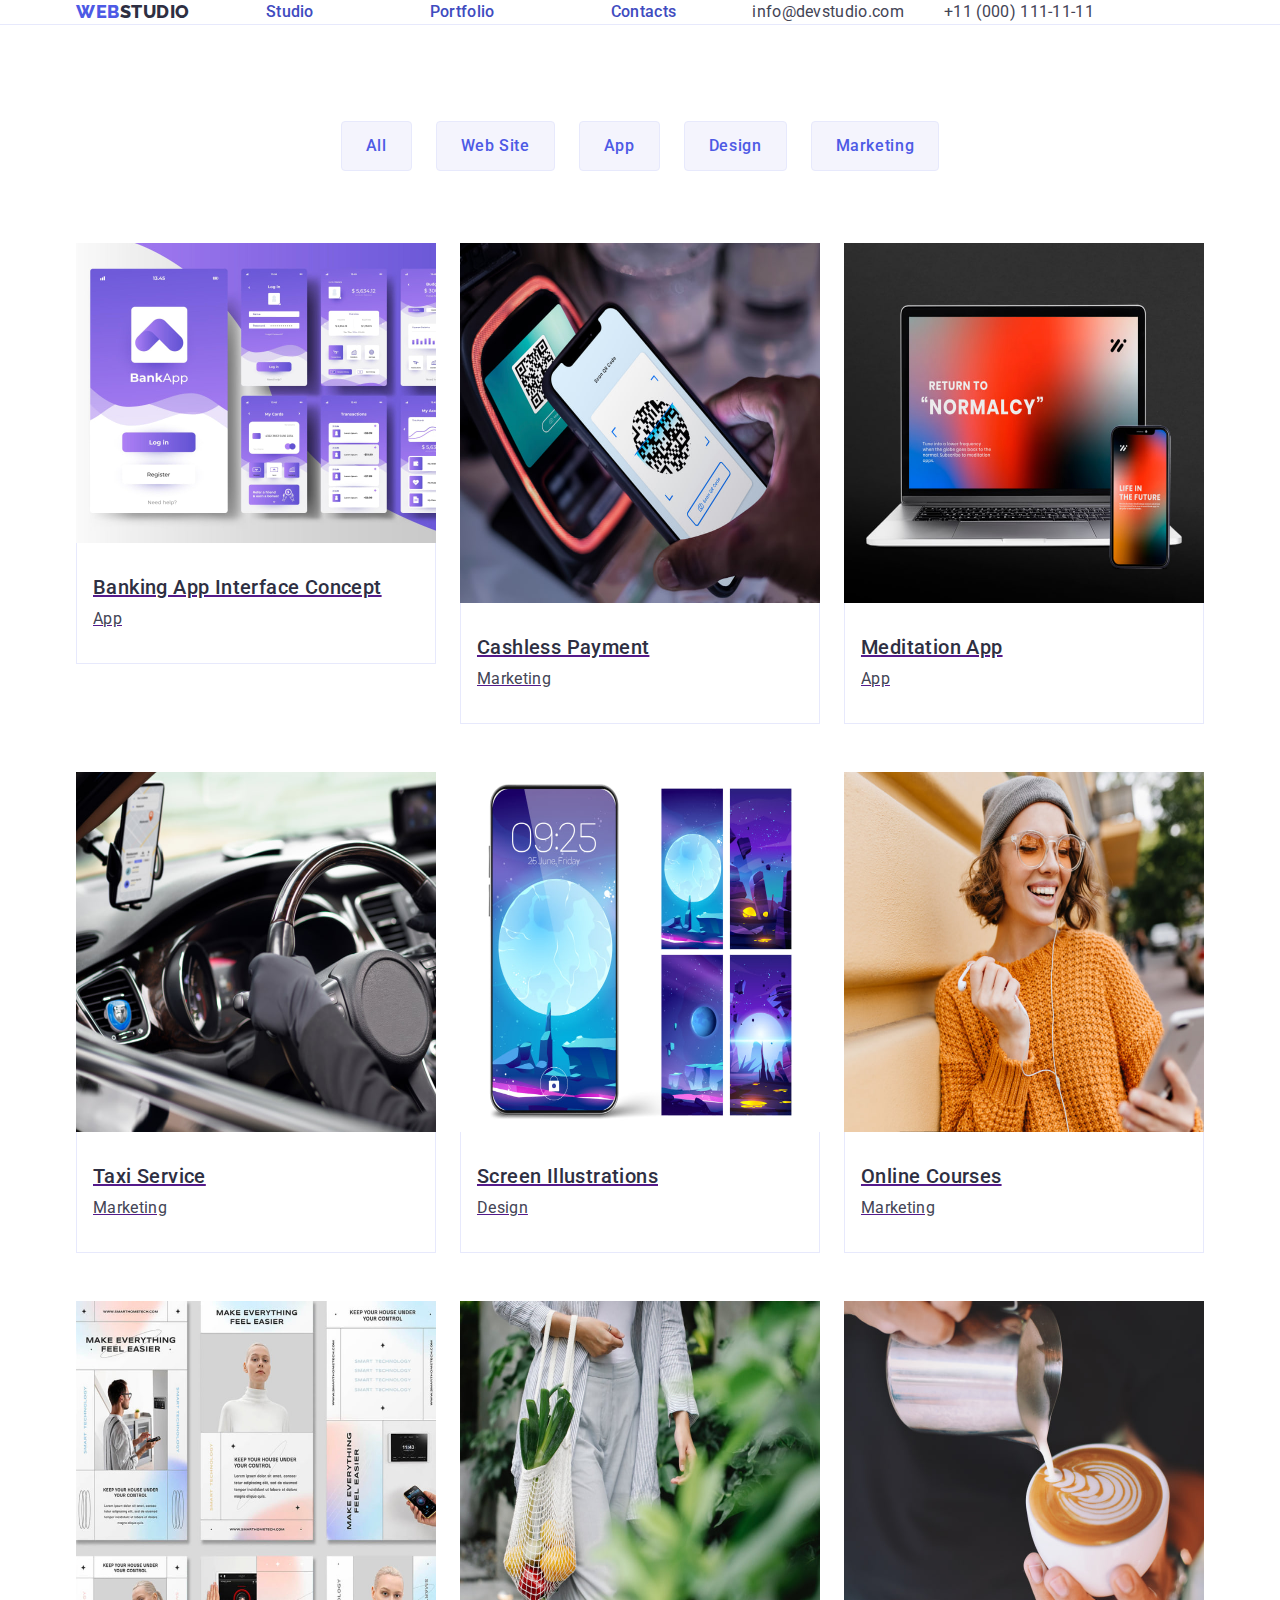
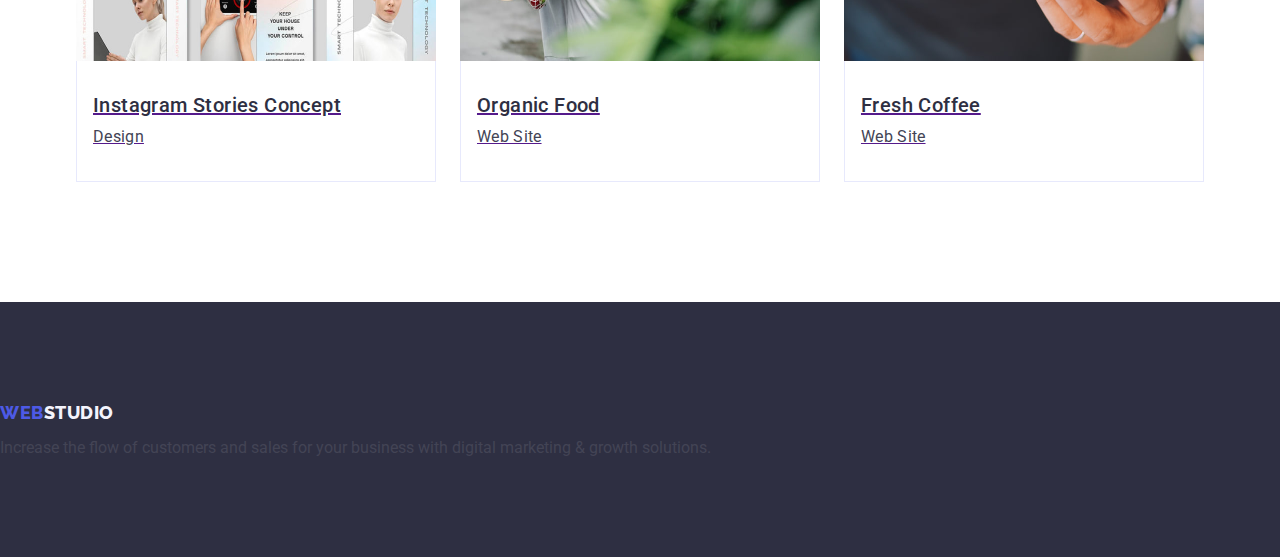
==== portfolio.html @ 2b5537a4 "1" ====
<!DOCTYPE html>
<html lang="en">
    <head>
        <meta charset="UTF-8">
        <meta http-equiv="X-UA-Compatible" content="IE=edge">
        <meta name="viewport" content="width=device-width, initial-scale=1.0">
        <title>WebStudio</title>

        <link rel="preconnect" href="https://fonts.googleapis.com">
        <link rel="preconnect" href="https://fonts.gstatic.com" crossorigin>
        <link href="https://fonts.googleapis.com/css2?family=Raleway:ital,wght@0,800;1,800&family=Roboto:ital,wght@0,400;0,500;0,700;0,900;1,400;1,500;1,700;1,900&display=swap" rel="stylesheet">
        
        <link rel="stylesheet" href="https://cdnjs.cloudflare.com/ajax/libs/modern-normalize/1.1.0/modern-normalize.min.css"
            integrity="sha512-wpPYUAdjBVSE4KJnH1VR1HeZfpl1ub8YT/NKx4PuQ5NmX2tKuGu6U/JRp5y+Y8XG2tV+wKQpNHVUX03MfMFn9Q=="
            crossorigin="anonymous" referrerpolicy="no-referrer" />
            
        <link rel="stylesheet" href="https://cdn.jsdelivr.net/npm/modern-normalize@1.1.0/modern-normalize.min.css" />
        <link rel="stylesheet" href="./css/style.css">
        

    </head>
    <body> 
        <!--Header-->
        <header class="logo-header">
            
                <div class="container-nav container">
                    <nav class="navigation">
                        <a href="./index.html" class="logo-header-link link">Web<span class="logo-header-blue">Studio</span></a>
                        <ul class="header-list">
                            <li><a href="./index.html" class="link-menu link">Studio</a></li>
                            <li><a href="./portfolio.html" class="link-menu link">Portfolio</a></li>
                            <li><a href="" class="link-menu link">Contacts</a></li>
                        </ul>
                    </nav>
                    <address class="contact-list">
                        <ul class="header-list">
                            <li><a href="mailto:info@devstudio.com" class="link-contact link">info@devstudio.com</a></li>
                            <li><a href="tel:+110001111111" class="link-contact link">+11 (000) 111-11-11</a></li>
                        </ul>
                    </address>
                </div>
               
        </header>
        <main>
            <!--Section-->
            <section class="section-mt">
                <div class="container">
                    <!--FilterS-->
                    <h1 hidden>Filters</h1>
                    <ul class="section-mt-list">
                        <li><button class="filter-btn-active" type="button">All</button></li>
                        <li><button class="filter-btn-active" type="button">Web Site</button></li>
                        <li><button class="filter-btn-active" type="button">App</button></li>
                        <li><button class="filter-btn-active" type="button">Design</button></li>
                        <li><button class="filter-btn-active" type="button">Marketing</button></li>
                    </ul>
                    <ul class="section-mw-list">
                                <li class="app-item">
                                    <a href="" class="link-search">
                                        <div class="daser">
                                            <img src="./images/app.jpg" alt="Banking App Interface Concept" width="360" class="filters-list">
                                            <p class="tery">14 Stylish and User-Friendly App Design Concepts · 
                                                Task Manager App · Calorie Tracker App · Exotic Fruit Ecommerce App ·
                                                Cloud Storage App
                                            </p>
                                        </div>
                                        <div class="app-container">
                                            <h2 class="list-text">Banking App Interface Concept</h2>
                                            <p class="list-name">App</p>
                                        </div>
                                    </a>
                                </li>
                        
                        <li class="app-item">
                            <a href="" class="link-search">
                                <div class="daser">
                                    <img src="./images/orkod.jpg" alt="Cashless Payment" width="360" height="360" class="filters-list">
                                    <p class="tery">14 Stylish and User-Friendly App Design Concepts ·
                                        Task Manager App · Calorie Tracker App · Exotic Fruit Ecommerce App ·
                                        Cloud Storage App
                                    </p>
                                </div>
                               <div class="app-container">
                                    <h2 class="list-text">Cashless Payment</h2>
                                    <p class="list-name">Marketing</p>
                                </div>
                            </a>
                    
                        </li>
                
                        <li class="app-item">
                            <a href="" class="link-search">
                                <div class="daser">
                                    <img src="./images/site.jpg" alt="Meditation App" width="360" height="360" class="filters-list">
                                    <p class="tery">14 Stylish and User-Friendly App Design Concepts ·
                                        Task Manager App · Calorie Tracker App · Exotic Fruit Ecommerce App ·
                                        Cloud Storage App
                                    </p>
                                </div>
                                <div class="app-container">
                                    <h2 class="list-text">Meditation App</h2>
                                    <p class="list-name">App</p>
                                </div>
                            </a>
                        </li>
                    
                        <li class="app-item">
                            <a href="" class="link-search">
                                <div class="daser">
                                    <img src="./images/car.jpg" alt="Taxi Service" width="360" height="360" class="filters-list">
                                    <p class="tery">14 Stylish and User-Friendly App Design Concepts ·
                                        Task Manager App · Calorie Tracker App · Exotic Fruit Ecommerce App ·
                                        Cloud Storage App
                                    </p>
                                </div>
                                <div class="app-container">
                                    <h2 class="list-text">Taxi Service</h2>
                                    <p class="list-name">Marketing</p>
                                </div>    
                            </a>
                        </li>


                        <li class="app-item">
                            <a href="" class="link-search">
                                <div class="daser">
                                    <img src="./images/wallpaper.jpg" alt="Screen Illustrations" width="360" height="360" class="filters-list">
                                    <p class="tery">14 Stylish and User-Friendly App Design Concepts ·
                                        Task Manager App · Calorie Tracker App · Exotic Fruit Ecommerce App ·
                                        Cloud Storage App
                                    </p>
                                </div>
                                <div class="app-container">
                                    <h2 class="list-text">Screen Illustrations</h2>
                                    <p class="list-name">Design</p>
                                </div>
                            </a>
                        </li>


                        <li class="app-item">
                            <a href="" class="link-search">
                                <div class="daser">
                                    <img src="./images/music.jpg" alt="Online Courses" width="360" height="360" class="filters-list">
                                    <p class="tery">14 Stylish and User-Friendly App Design Concepts ·
                                        Task Manager App · Calorie Tracker App · Exotic Fruit Ecommerce App ·
                                        Cloud Storage App
                                    </p>
                                </div>
                                <div class="app-container">
                                    <h2 class="list-text">Online Courses</h2>
                                    <p class="list-name">Marketing</p>
                                </div>
                            </a>
                        </li>

                        <li class="app-item">
                            <a href="" class="link-search">
                                <div class="daser">
                                    <img src="./images/AiChat.jpg" alt="Instagram Stories Concept" width="360" height="360" class="filters-list">
                                    <p class="tery">14 Stylish and User-Friendly App Design Concepts ·
                                        Task Manager App · Calorie Tracker App · Exotic Fruit Ecommerce App ·
                                        Cloud Storage App
                                    </p>
                                </div>
                                <div class="app-container">
                                    <h2 class="list-text">Instagram Stories Concept</h2>
                                    <p class="list-name">Design</p>
                                </div>
                            </a>
                        </li>

                        <li class="app-item">
                            <a href="" class="link-search">
                                <div class="daser">
                                    <img src="./images/fruit.jpg" alt="Organic Food" width="360" height="360" class="filters-list">
                                    <p class="tery">14 Stylish and User-Friendly App Design Concepts ·
                                        Task Manager App · Calorie Tracker App · Exotic Fruit Ecommerce App ·
                                        Cloud Storage App
                                    </p>
                                </div>
                                <div class="app-container">
                                    <h2 class="list-text">Organic Food</h2>
                                    <p class="list-name">Web Site</p>
                                </div>
                    </a>
                        </li>

                        <li class="app-item">
                            <a href="" class="link-search">
                                <div class="daser">
                                    <img src="./images/coffe.jpg" alt="Fresh Coffee" width="360" height="360" class="filters-list">
                                    <p class="tery">14 Stylish and User-Friendly App Design Concepts ·
                                        Task Manager App · Calorie Tracker App · Exotic Fruit Ecommerce App ·
                                        Cloud Storage App
                                    </p>
                                </div>
                                <div class="app-container">
                                    <h2 class="list-text">Fresh Coffee</h2>
                                    <p class="list-name">Web Site</p>
                                </div>
                            </a>
                        </li>
                    </ul>
                </div>
            </section>

        </main>
        <!--Footer-->
        <footer class="footer">
            
                <a href="./index.html" class="logo-link link">Web<span class="logo-text">Studio</span></a>
                <p>Increase the flow of customers and sales for your business with digital marketing & growth solutions.</p>

        </footer>

    </body>
</html>
---- css/style.css ----
:root {
    --main-bg-color: #FFFFFF;
    --main-pg-color: #4d5ae5;
    --main-vg-color: #2e2f42;
    --main-mg-color: #434455;
    --second-background-color: #404bbf;
    --main-ag-color: #F4F4FD;
    --main-qg-color:#8e8f99;
}

body {
    font-family: "Roboto", sans-serif;
    color: #434455;
    background-color: var(--main-bg-color);
}

 ul {
     padding-left: 0;
 }
* {
    margin: 0;
}
.list {
    list-style: none;
}

img {
    display: block;
}

/* WebStudio */

/* Header */

    .header {
        border-bottom: 1px solid #e7e9fc;
        box-shadow: 0px 2px 1px rgba(46, 47, 66, 0.08), 0px 1px 1px rgba(46, 47, 66, 0.16), 0px 1px 6px rgba(46, 47, 66, 0.08);
    
    }

    .container-nav{
        display: flex;
    }
    .container {
        
        width: 1158px;
        padding: 0 15px;
        margin: 0 auto;
       
    }

    
    
    .navigation {
        display: flex;
        align-items: center;
    }

    .logo-header-link{
        font-family: "Raleway", sans-serif;
        font-weight: 800;
        font-size: 18px;
        line-height: 1.17;
        letter-spacing: 0.03em;
        text-transform: uppercase;
        color: var(--main-pg-color);
        text-decoration: none; 
        margin-right: 76px;
    }

   
    .logo-header-blue{
        text-decoration: none;
        color: var(--main-vg-color);
        
    }

    .link-menu{
        font-weight: 500;
        font-size: 16px;
        line-height: 1.5;
        letter-spacing: 0.02em;
        color: var(--main-vg-color);
        text-decoration: none;
        padding-top: 24px;
        padding-bottom: 24px;
        margin-right: 76px;
        position: relative;
        color: #404bbf;
        transition: color 250ms cubic-bezier(0.4, 0, 0.2, 1);

    }
        .link-menu::after {
            content: '';
            position: absolute;
            left: 0;
            bottom: -1px;
            height: 4px;
            background-color: #404bbf;
            border-radius: 2px;
        
        }

    .link-menu:hover,
    .link-menu:focus{
        color: var(--second-background-color);
    }

    .contact-list {
        font-style: normal;
        
    }
    
    .header-list {
        list-style: none;
        display: flex;
        gap: 40px;
    }

    .link-contact {
        color: var(--main-vg-color);
        text-decoration: none;
        line-height: 1.5;
        letter-spacing: 0.02em;
        color: var(--main-mg-color);
        transition: color 250ms cubic-bezier(0.4, 0, 0.2, 1);
    }
    
    .link-contact:hover,
    .link-contact:focus{
        color: var(--second-background-color);
    }
    

/* Section-1 */
    .section-mc {
        background-color: var(--main-vg-color);
        padding: 188px 0;
        background-image: linear-gradient(rgba(46, 47, 66, 0.7),
        rgba(46, 47, 66, 0.7)), 
        url(../images/img-name.jpeg);
        max-width: 1440px;
        background-repeat: no-repeat;
        background-position: center;
        background-size: cover;
    }

    .section-header{
        font-size: 56px;
        line-height: 1.07;
        text-align: center;
        letter-spacing: 0.02em;
        color: #FFFFFF;
        max-width: 496px;
    }

    .filter-btn:hover,
    .filter-btn:focus {
        background-color: var(--second-background-color);
        color: var(--main-bg-color);
        cursor: pointer;
    }

    .filter-btn{
        font-family: "Roboto", sans-serif;
        font-weight: 500;
        font-size: 16px;
        line-height: 1.5;
        letter-spacing: 0.04em;
        background-color: #4D5AE5;
        color: #ffffff;
        min-width: 169px;
        height: 56px;
        border: none;
        border-radius: 4px;
        cursor: pointer;
        display: block;
        transition: background-color 250ms cubic-bezier(0.4, 0, 0.2, 1);
        
    }

/* Section-2 */
    .section-md{
        padding: 120px 0;
    }

    .section-heading {
        font-size: 36px;
        line-height: 1.11;
        text-align: center;
        letter-spacing: 0.02em;
        text-transform: capitalize;
        color: var(--main-vg-color);
        margin-bottom: 72px;

    }

    .section-md-list{
        display: flex;
        gap: 24px;
        list-style: none;
    }

    .section-md-information{
        width: calc((100% - 72px) / 4);
    }

    .icon-container{
        display: flex;
        align-items: center;
        justify-content: center;
        height: 112px;
        background-color: #f4f4fd;
        border-radius: 4px;
        margin-bottom: 8px;
    }
/* Section-3 */
    .section-ma{
        padding-bottom: 120px;
    }

    .section-ma-list{
        list-style: none;
        display: flex;
        gap: 24px;
    }

    .section-ma-photos{
        width:calc((100% - 48px) / 3);
    }

/* Section-4 */
    .section-mr{
        background-color: var(--main-ag-color);
        padding: 120px 0;
    }

    .section-list-mr{
        list-style: none;
        display: flex;
            gap: 24px;
    }

    .rml{
        background-color: var(--main-bg-color);
        width: calc((100% - 72px) / 4);
        border-radius: 0px 0px 4px 4px;
        box-shadow: rgba(46, 47, 66, 0.08),
            0px 1px 1px rgba(46, 47, 66, 0.16),
            0px 2px 1px rgba(46, 47, 66, 0.08);
            box-shadow: 0px 1px 6px rgba(46, 47, 66, 0.08),
                0px 1px 1px rgba(46, 47, 66, 0.16),
                0px 2px 1px rgba(46, 47, 66, 0.08);
    }

    .social-media-list{
        display: flex;
        justify-content: center;
        gap: 24px;
    
    }

    .income-lak{
        list-style-type: none;
        width: 40px;
        height: 40px;
        
    }

    .search-fn{
        width: 100%;
        height: 100%;
        background-color: var(--main-pg-color);
        border-radius: 50%;
        display: flex;
        align-items: center;
        justify-content: center;
        transition: background-color 250ms cubic-bezier(0.4, 0, 0.2, 1);
    }

    .search-fn:is(:hover, :focus){
        background-color: #404bbf;
    }

    .bjf-vdbj{
        fill: #f4f4fd;
    }
    
    
    .name-spec{
        padding: 32px 16px;
        
        padding: 32px 0;
        
    }
    .name{
        font-weight: 500;
        font-size: 20px;
        line-height: 1.2;
        letter-spacing: 0.02em;
        color: var(--main-vg-color);
        margin-bottom: 8px;
        text-align: center;
    }

    .specialization{
        font-size: 16px;
        line-height: 1.5;
        letter-spacing: 0.02em; 
        text-align: center;
    }

    .name-list{
        display: flex;
        justify-content: center;
        gap: 24px;
    }

    /* Section-5 */

        .customer-section{
            padding-top: 120px;
            padding-bottom: 120px;
        }
        .section-customer-header{
            font-size: 36px;
            line-height: 1.1;
            color: var(--main-vg-color);
            margin-bottom: 72px;
        }
        .customer-list{
            display: flex;
            gap: 24px;
        }
        .customer-item{
            width: calc((100% - 120px) / 6);
            height: 88px;
            list-style-type: none;
            
        }
        .customer-link{
            width: 100%;
            height: 100%;
            border: 1px solid #8e8f99;
            border-radius: 4px;
            display: flex;
            align-items: center;
            justify-content: center;
            color: var(--main-qg-color);
            transition: border-color 250ms cubic-bezier(0.4, 0, 0.2, 1),
                color 250ms cubic-bezier(0.4, 0, 0.2, 1);
        }

        .customer-link:is(:hover, :focus){
            border-color: #404bbf;
            color: #404bbf;
        }

        .customer-svg{
            fill: currentColor;
        }

    .photo {
        background-color: #FFFFFF;
    }

/* Portfolio */
   
    .logo-header{
        border-bottom: 1px solid #e7e9fc;
    }

    .section-mt{
        padding: 96px 0 120px;
    }

    .section-mt-list{
        display: flex;
        justify-content: center;
        gap: 24px;
        margin-bottom: 72px;
        list-style: none;
    }

    .section-mw-list{
        display: flex;
        flex-wrap: wrap;
        column-gap: 24px;
        row-gap: 48px;
        list-style: none;
    

    }

    .section-mq-filters{
        width: calc((100% - 48px) / 3);
    }
    
    .filter-btn-active {
        font-family: "Roboto", sans-serif;
        font-weight: 500;
        font-size: 16px;
        line-height: 1.5;
        letter-spacing: 0.04em;
        background-color: var(--main-ag-color);
        color: var(--main-pg-color);
        cursor: pointer;
        padding: 12px 24px;
        border: 1px solid #e7e9fc;
        border-radius: 4px;
        transition:color 250ms cubic-bezier(0.4, 0, 0.2, 1),
            background-color 250ms cubic-bezier(0.4, 0, 0.2, 1),
            border-color 250ms cubic-bezier(0.4, 0, 0.2, 1),
            box-shadow 250ms cubic-bezier(0.4, 0, 0.2, 1);

    }

    .filter-btn-active:is(:hover, :focus) {
        color: #FFFFFF;
        background-color: var(--second-background-color, #404BBF);
        border: 1px solid transparent;
        box-shadow: 0px 3px 1px rgba(0, 0, 0, 0.1), 0px 2px 1px rgba(0, 0, 0, 0.08), 0px 2px 2px rgba(0, 0, 0, 0.12);
        
    }


    .app-item{
        width: calc((100% - 48px) / 3);
        
    }

    .link-search{
        display: block;
        transition: box-shadow 250ms cubic-bezier(0.4, 0, 0.2, 1);
    }
    .link-search:is(:hover, :focus){
        box-shadow: 0px 1px 6px rgba(46, 47, 66, 0.08), 0px 1px 1px rgba(46, 47, 66, 0.16), 0px 2px 1px rgba(46, 47, 66, 0.08);
    }

        .link-search:hover .tery,
        .link-search:focus .tery {
            transform: translateY(0%);
        }

    .daser{
        position: relative;
        overflow: hidden;
    }

    .tery{
        position: absolute;
        top: 0;
        font-size: 16px;
        line-height: 1.5;
        letter-spacing: 0.02em;
        color: var(--main-ag-color);
        padding: 40px 32px;
        background-color: #4d5ae5;
        height: 100%;
        width: 100%;
        transform: translateY(100%);
        transition: transform 250ms cubic-bezier(0.4, 0, 0.2, 1);
    }
    .filters-list{
        display: block;
    }

    .app-container{
        padding: 32px 16px;
        border: 1px solid #e7e9fc;
        border-top: none;
    }
    
/* Img-(1-9)-Portfolio */

    a.link {
        text-decoration: none;
    }
    
    .list-text{
        font-weight: 500;
        font-size: 20px;
        line-height: 1.2;
        letter-spacing: 0.02em;
        color: var(--main-vg-color);
        margin-bottom: 8px;
    }

    .list-name{
        font-size: 16px;
        line-height: 1.5;
        letter-spacing: 0.02em;
        color: var(--main-mg-color);
    }



/* Section (2-3-4) heading */

    .mgpd{
        background-color: #FFFFFF;
    }


    
/* Footer-WebStudio-Portfolio*/
        .footer {
            background-color: var(--main-vg-color);
            padding: 100px 0;
            
        }

            .container-footer{
                display: flex;
                width: 1158px;
                padding: 0 15px;
                margin: 0 auto;
                align-items: baseline;
            }

            .logo-and-paragraph {
                margin-right: 120px;
                
            }
        
        .logo-link {
            display: inline-block;
            font-family: "Raleway", sans-serif;
            font-weight: 800;
            font-size: 18px;
            line-height: 1.17;
            letter-spacing: 0.03em;
            text-transform: uppercase;
            color: #4d5ae5;
            text-decoration: none;
            margin-bottom: 16px;
            text-decoration: none;
            
        }

        .logo-text {
            color:var(--main-ag-color);
            display: inline-block;
        }

        .logo-information{
            max-width: 264px;
            font-size: 16px;
            line-height: 24px;
            color: #F4F4FD;
        }

        .footer-text{
            font-weight: 500;
            line-height: 1.5;
            letter-spacing: 0.02em;
            color: var(--main-bg-color);
            margin-bottom: 16px;
        }

        .social-list {
            display: flex;
            gap: 16px;
            list-style: none;
        }

        .social-item:first-child {
            width: 40px;
            height: 40px;
        }

        .social-link{
            width: 100%;
            height: 100%;
            background-color: var(--main-pg-color);
            border-radius: 50%;
            display: flex;
            align-items: center;
            justify-content: center;
            transition: background-color 250ms cubic-bezier(0.4, 0, 0.2, 1);
        }

        .social-link:is(:hover, :focus){
            background-color: #31d0aa;
        }

        .icon{
            fill: var(--main-ag-color);
        }

    /* Modal-container */

        .modal-container {
            position: fixed;
            top: 0;
            left: 0;
            width: 100%;
            height: 100%;
            background-color: rgba(46, 47, 66, 0.4);
            transition: opacity 250ms cubic-bezier(0.4, 0, 0.2, 1), 
                        visibility 250ms cubic-bezier(0.4, 0, 0.2, 1);
        }

        .modal-container.is-hidden {
            opacity: 0;
            visibility: hidden;
            pointer-events: none;
        }

        .modal-content {
            position: absolute;
            top: 50%;
            left: 50%;
            transform: translate(-50%, -50%) scale(1);
            width: 408px;
            min-height: 576px;
            background: #fcfcfc;
            box-shadow: 0px 1px 1px rgba(0, 0, 0, 0.14), 0px 1px 3px rgba(0, 0, 0, 0.12), 0px 2px 1px rgba(0, 0, 0, 0.2);
            border-radius: 4px;
            transition: transform 250ms cubic-bezier(0.4, 0, 0.2, 1);
            padding: 20px;
        }

        .modal-close-button{
            position: absolute;
            top: 24px;
            right: 24px;
            width: 24px;
            height: 24px;
            border-radius: 50%;
            display: flex;
            align-items: center;
            justify-content: center;
            background-color: #e7e9fc;
            border: 1px solid rgba(0, 0, 0, 0.1);
            padding: 0;
            cursor: pointer;
            transition: background-color 250ms cubic-bezier(0.4, 0, 0.2, 1), border 250ms cubic-bezier(0.4, 0, 0.2, 1);
        }

        .modal-close-button:hover,
        .modal-close-button:focus {
            background-color: #404bbf;
            border: none;
            fill: #ffffff;
        }
            
        .my-icon{
            transition: fill 250ms cubic-bezier(0.4, 0, 0.2, 1);
        }
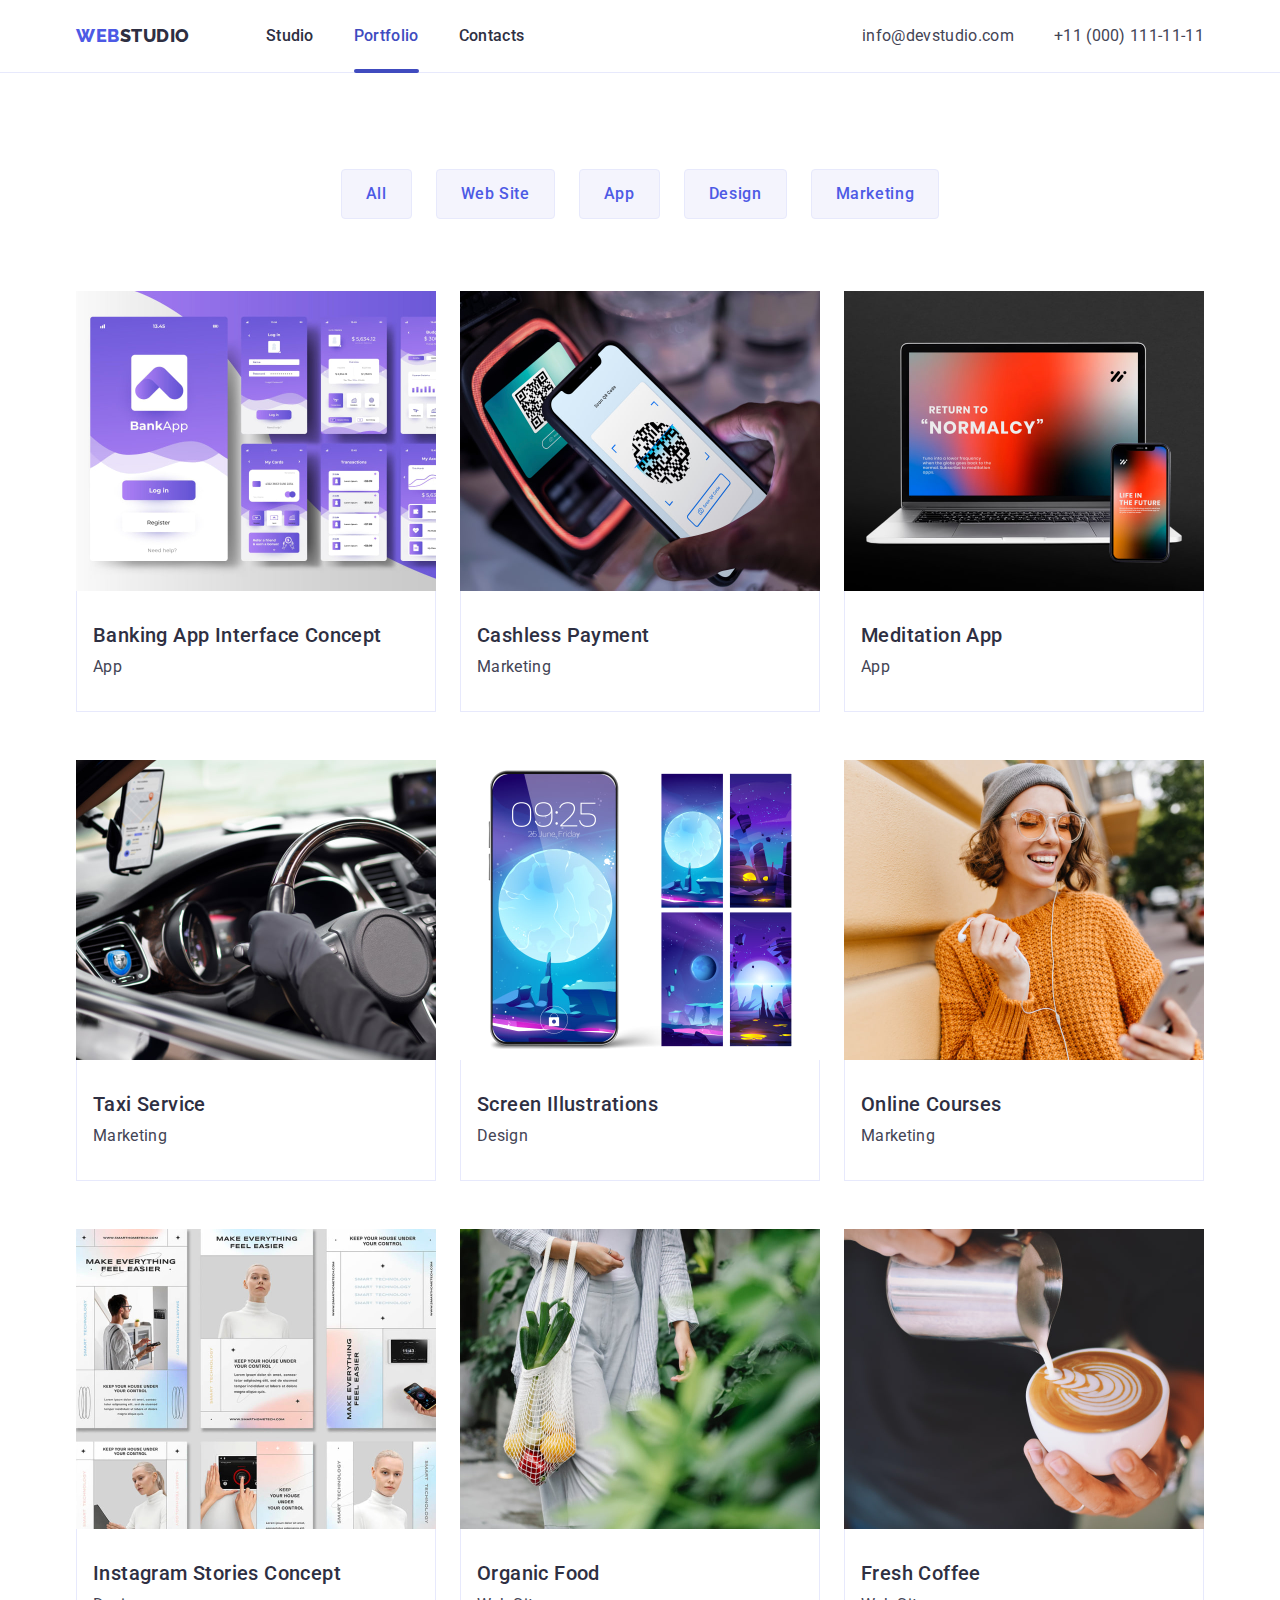
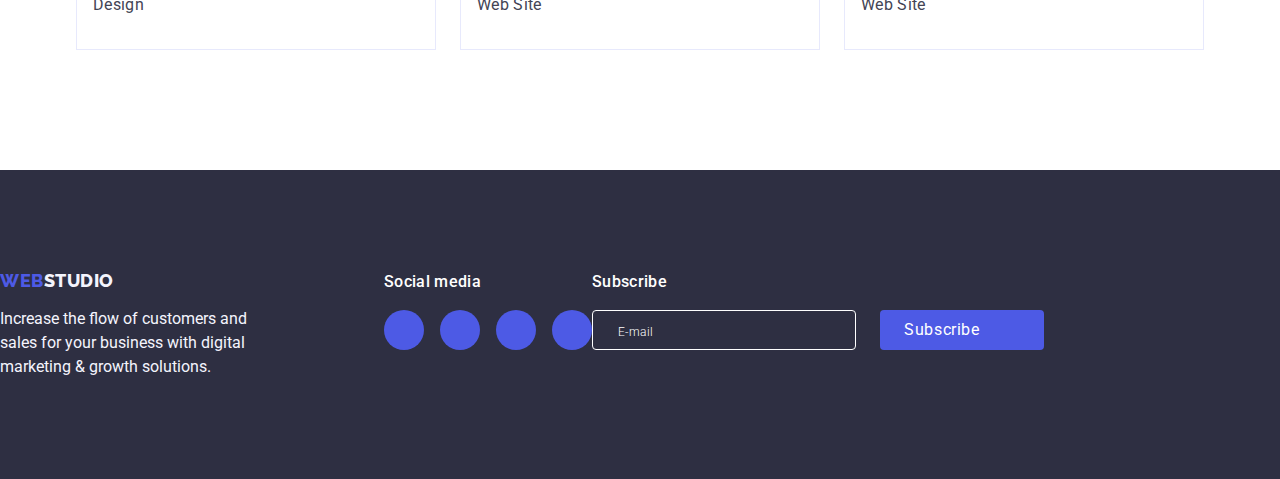
==== commit 3ca37ba4: "1" ====
--- a/portfolio.html
+++ b/portfolio.html
@@ -28,7 +28,7 @@
                         <a href="./index.html" class="logo-header-link link">Web<span class="logo-header-blue">Studio</span></a>
                         <ul class="header-list">
                             <li><a href="./index.html" class="link-menu link">Studio</a></li>
-                            <li><a href="./portfolio.html" class="link-menu link">Portfolio</a></li>
+                            <li><a href="./portfolio.html" class="link-menu-current link">Portfolio</a></li>
                             <li><a href="" class="link-menu link">Contacts</a></li>
                         </ul>
                     </nav>
@@ -74,7 +74,7 @@
                         <li class="app-item">
                             <a href="" class="link-search">
                                 <div class="daser">
-                                    <img src="./images/orkod.jpg" alt="Cashless Payment" width="360" height="360" class="filters-list">
+                                    <img src="./images/orkod.jpg" alt="Cashless Payment" width="360" class="filters-list">
                                     <p class="tery">14 Stylish and User-Friendly App Design Concepts ·
                                         Task Manager App · Calorie Tracker App · Exotic Fruit Ecommerce App ·
                                         Cloud Storage App
@@ -91,7 +91,7 @@
                         <li class="app-item">
                             <a href="" class="link-search">
                                 <div class="daser">
-                                    <img src="./images/site.jpg" alt="Meditation App" width="360" height="360" class="filters-list">
+                                    <img src="./images/site.jpg" alt="Meditation App" width="360" class="filters-list">
                                     <p class="tery">14 Stylish and User-Friendly App Design Concepts ·
                                         Task Manager App · Calorie Tracker App · Exotic Fruit Ecommerce App ·
                                         Cloud Storage App
@@ -107,7 +107,7 @@
                         <li class="app-item">
                             <a href="" class="link-search">
                                 <div class="daser">
-                                    <img src="./images/car.jpg" alt="Taxi Service" width="360" height="360" class="filters-list">
+                                    <img src="./images/car.jpg" alt="Taxi Service" width="360" class="filters-list">
                                     <p class="tery">14 Stylish and User-Friendly App Design Concepts ·
                                         Task Manager App · Calorie Tracker App · Exotic Fruit Ecommerce App ·
                                         Cloud Storage App
@@ -124,7 +124,7 @@
                         <li class="app-item">
                             <a href="" class="link-search">
                                 <div class="daser">
-                                    <img src="./images/wallpaper.jpg" alt="Screen Illustrations" width="360" height="360" class="filters-list">
+                                    <img src="./images/wallpaper.jpg" alt="Screen Illustrations" width="360" class="filters-list">
                                     <p class="tery">14 Stylish and User-Friendly App Design Concepts ·
                                         Task Manager App · Calorie Tracker App · Exotic Fruit Ecommerce App ·
                                         Cloud Storage App
@@ -141,7 +141,7 @@
                         <li class="app-item">
                             <a href="" class="link-search">
                                 <div class="daser">
-                                    <img src="./images/music.jpg" alt="Online Courses" width="360" height="360" class="filters-list">
+                                    <img src="./images/music.jpg" alt="Online Courses" width="360" class="filters-list">
                                     <p class="tery">14 Stylish and User-Friendly App Design Concepts ·
                                         Task Manager App · Calorie Tracker App · Exotic Fruit Ecommerce App ·
                                         Cloud Storage App
@@ -157,7 +157,7 @@
                         <li class="app-item">
                             <a href="" class="link-search">
                                 <div class="daser">
-                                    <img src="./images/AiChat.jpg" alt="Instagram Stories Concept" width="360" height="360" class="filters-list">
+                                    <img src="./images/AiChat.jpg" alt="Instagram Stories Concept" width="360" class="filters-list">
                                     <p class="tery">14 Stylish and User-Friendly App Design Concepts ·
                                         Task Manager App · Calorie Tracker App · Exotic Fruit Ecommerce App ·
                                         Cloud Storage App
@@ -173,7 +173,7 @@
                         <li class="app-item">
                             <a href="" class="link-search">
                                 <div class="daser">
-                                    <img src="./images/fruit.jpg" alt="Organic Food" width="360" height="360" class="filters-list">
+                                    <img src="./images/fruit.jpg" alt="Organic Food" width="360" class="filters-list">
                                     <p class="tery">14 Stylish and User-Friendly App Design Concepts ·
                                         Task Manager App · Calorie Tracker App · Exotic Fruit Ecommerce App ·
                                         Cloud Storage App
@@ -189,7 +189,7 @@
                         <li class="app-item">
                             <a href="" class="link-search">
                                 <div class="daser">
-                                    <img src="./images/coffe.jpg" alt="Fresh Coffee" width="360" height="360" class="filters-list">
+                                    <img src="./images/coffe.jpg" alt="Fresh Coffee" width="360" class="filters-list">
                                     <p class="tery">14 Stylish and User-Friendly App Design Concepts ·
                                         Task Manager App · Calorie Tracker App · Exotic Fruit Ecommerce App ·
                                         Cloud Storage App
@@ -208,10 +208,42 @@
         </main>
         <!--Footer-->
         <footer class="footer">
-            
-                <a href="./index.html" class="logo-link link">Web<span class="logo-text">Studio</span></a>
-                <p>Increase the flow of customers and sales for your business with digital marketing & growth solutions.</p>
-
+            <div class="container-footer-wrapper">
+                <div class="logo-and-paragraph">
+                    <a href="./index.html" class="logo-link link">Web<span class="logo-text">Studio</span></a>
+                    <p class="logo-information">Increase the flow of customers and sales for your business with digital
+                        marketing & growth solutions.</p>
+                </div>
+                <div class="social-media-container">
+                    <p class="footer-text">Social media</p>
+                    <ul class="social-list">
+                        <li class="social-item"><a href="#" class="social-link"><svg width="24" height="24" class="icon">
+                                    <use href="./images/icons.svg#icon-id"></use>
+                                </svg></a></li>
+                        <li class="social-item"><a href="#" class="social-link"><svg width="24" height="24" class="icon">
+                                    <use href="./images/icons.svg#icon-id"></use>
+                                </svg></a></li>
+                        <li class="social-item"><a href="#" class="social-link"><svg width="24" height="24" class="icon">
+                                    <use href="./images/icons.svg#icon-id"></use>
+                                </svg></a></li>
+                        <li class="social-item"><a href="#" class="social-link"><svg width="24" height="24" class="icon">
+                                    <use href="./images/icons.svg#icon-id"></use>
+                                </svg></a></li>
+                    </ul>
+                </div>
+                <div class="subscribe-wrapper">
+                    <p class="subscribe-text">Subscribe</p>
+                    <form class="footer-form" name="footer-form">
+                        <label class="subscribe-form-wrapper">
+                            <input class="subscribe-form-input" name="email" type="email" placeholder="E-mail">
+                        </label>
+                        <button class="subscribe-form-btn" type="submit">Subscribe<svg class="form-icon" width="24" height="24">
+                                <use href="./images/icons.svg#icon-id"></use>
+                            </svg></button>
+                    </form>
+                </div>
+            </div>
+        
         </footer>
 
     </body>
--- a/css/style.css
+++ b/css/style.css
@@ -40,6 +40,7 @@
 
     .container-nav{
         display: flex;
+        align-items: center;
     }
     .container {
         
@@ -54,6 +55,7 @@
     .navigation {
         display: flex;
         align-items: center;
+        margin-right: auto;
     }
 
     .logo-header-link{
@@ -84,12 +86,38 @@
         text-decoration: none;
         padding-top: 24px;
         padding-bottom: 24px;
-        margin-right: 76px;
+        display: block;
+        position: relative;
+        transition: color 250ms cubic-bezier(0.4, 0, 0.2, 1);
+    }
+    
+    .link-menu-current{
+        font-weight: 500;
+        font-size: 16px;
+        line-height: 1.5;
+        letter-spacing: 0.02em;
+        color: var(--main-vg-color);
+        text-decoration: none;
+        padding-top: 24px;
+        padding-bottom: 24px;
+        display: block;
         position: relative;
         color: #404bbf;
         transition: color 250ms cubic-bezier(0.4, 0, 0.2, 1);
-
-    }
+    }
+
+    .link-menu-current::after{
+        content: '';
+            position: absolute;
+            left: 0;
+            bottom: -1px;
+            height: 4px;
+            width: 100%;
+            background-color: #404bbf;
+            border-radius: 2px;
+    }
+
+
         .link-menu::after {
             content: '';
             position: absolute;
@@ -136,9 +164,12 @@
     .section-mc {
         background-color: var(--main-vg-color);
         padding: 188px 0;
+        height: 600px;
+        margin: 0 auto;
+        text-align: center;
         background-image: linear-gradient(rgba(46, 47, 66, 0.7),
         rgba(46, 47, 66, 0.7)), 
-        url(../images/img-name.jpeg);
+        url(../images/people-office\ 1.jpg);
         max-width: 1440px;
         background-repeat: no-repeat;
         background-position: center;
@@ -152,33 +183,37 @@
         letter-spacing: 0.02em;
         color: #FFFFFF;
         max-width: 496px;
+        margin: 0 auto;
+        margin-bottom: 48px;
     }
 
     .filter-btn:hover,
     .filter-btn:focus {
         background-color: var(--second-background-color);
         color: var(--main-bg-color);
-        cursor: pointer;
     }
 
     .filter-btn{
         font-family: "Roboto", sans-serif;
         font-weight: 500;
         font-size: 16px;
+        margin: 0 auto;
         line-height: 1.5;
         letter-spacing: 0.04em;
         background-color: #4D5AE5;
         color: #ffffff;
-        min-width: 169px;
-        height: 56px;
+        min-width: 169px;       
         border: none;
         border-radius: 4px;
         cursor: pointer;
         display: block;
         transition: background-color 250ms cubic-bezier(0.4, 0, 0.2, 1);
-        
-    }
-
+        padding: 16px 32px;
+        
+    }
+
+    
+    
 /* Section-2 */
     .section-md{
         padding: 120px 0;
@@ -289,7 +324,7 @@
     
     .name-spec{
         padding: 32px 16px;
-        
+        text-align: center;
         padding: 32px 0;
         
     }
@@ -300,14 +335,19 @@
         letter-spacing: 0.02em;
         color: var(--main-vg-color);
         margin-bottom: 8px;
-        text-align: center;
     }
 
     .specialization{
         font-size: 16px;
         line-height: 1.5;
         letter-spacing: 0.02em; 
-        text-align: center;
+    }
+
+    .name-svj{
+        font-size: 16px;
+            line-height: 1.5;
+            letter-spacing: 0.02em;
+            margin-bottom: 8px;
     }
 
     .name-list{
@@ -431,6 +471,7 @@
 
     .link-search{
         display: block;
+        text-decoration: none;
         transition: box-shadow 250ms cubic-bezier(0.4, 0, 0.2, 1);
     }
     .link-search:is(:hover, :focus){
@@ -507,9 +548,11 @@
         .footer {
             background-color: var(--main-vg-color);
             padding: 100px 0;
-            
-        }
-
+        }
+
+        .container-footer-wrapper{
+            display: flex;
+        }
             .container-footer{
                 display: flex;
                 width: 1158px;
@@ -564,7 +607,8 @@
             list-style: none;
         }
 
-        .social-item:first-child {
+        .social-item {
+            list-style: none;
             width: 40px;
             height: 40px;
         }
@@ -584,8 +628,69 @@
             background-color: #31d0aa;
         }
 
+        .socil-media-container{
+            margin-right: 80px;
+        }
+
         .icon{
             fill: var(--main-ag-color);
+        }
+
+        .subscribe-text{
+            font-weight: 500;
+            line-height: 1.5;
+            letter-spacing: 0.02em;
+            color: var(--main-bg-color);
+            margin-bottom: 16px;    
+        
+        }
+        .footer-form { 
+            display: flex;
+            gap: 24px;
+            
+        }
+
+        .subscribe-form-input{
+            width: 264px;
+            height: 40px;
+            border-radius: 4px;
+            padding-left: 25px;
+        }
+
+        ::placeholder{
+            font-weight: 300;
+            font-size: 12px;
+            line-height: 24px;
+            display: flex;
+            align-items: center;
+            letter-spacing: 0.04em;
+            color: var(--main-bg-color);
+        }
+
+        .subscribe-form-input{
+            background-color: var(--main-vg-color);
+            border: 1px solid var(--main-bg-color);
+            color: var(--main-bg-color);
+        }
+        .subscribe-form-wrapper{
+            color: var(--main-bg-color);
+        
+        }
+        .subscribe-form-btn{
+            display: flex;
+            flex-direction: row;
+            justify-content: center;
+            align-items: center;
+            padding: 8px 24px;
+            gap: 16px;
+            background-color: var(--main-pg-color);
+            border-radius: 4px;
+            color: #ffffff;
+            border: none;
+            cursor: pointer;
+            text-align: center;
+            letter-spacing: 0.04em;
+            
         }
 
     /* Modal-container */
@@ -649,6 +754,139 @@
             transition: fill 250ms cubic-bezier(0.4, 0, 0.2, 1);
         }
 
+        .modal-text{
+            text-align: center;
+            letter-spacing: 0.02em;
+            color: var(--main-vg-color);
+            font-family: 'Roboto';
+            font-style: normal;
+            font-weight: 500;
+            font-size: 16px;
+            line-height: 24px;
+            width: 360px;
+            margin-top: 50px;
+        }
+
+        .modal-name{
+            font-family: 'Roboto';
+            font-style: normal;
+            font-weight: 400;
+            font-size: 12px;
+            line-height: 14px;
+            letter-spacing: 0.04em;          
+            color: #8E8F99;
+            width: 34px;
+        }
+
+        .modal-input-name{
+            border: 1px solid #4D5AE5;
+            border-radius: 4px;
+            box-sizing: border-box;
+            position: absolute;
+            width: 360px;
+            height: 40px;
+
+        }
+
+        .modal-phone{
+            font-family: 'Roboto';
+                font-style: normal;
+                font-weight: 400;
+                font-size: 12px;
+                line-height: 14px;
+                letter-spacing: 0.04em;
+                color: #8E8F99;
+                width: 34px;
+                margin-top: 50px;
+        }
+
+        .modal-input-phone{
+            border: 1px solid rgba(46, 47, 66, 0.4);
+            border-radius: 4px;
+            box-sizing: border-box;
+            position: absolute;
+            width: 360px;
+            height: 40px;
+        }
+
+        .modal-email{
+            font-family: 'Roboto';
+            font-style: normal;
+            font-weight: 400;
+            font-size: 12px;
+            line-height: 14px;
+            letter-spacing: 0.04em;
+            color: #8E8F99;
+            width: 34px;
+            margin-top: 50px;
+        }
+
+        .modal-input-email{
+            border: 1px solid rgba(46, 47, 66, 0.4);
+            border-radius: 4px;
+            box-sizing: border-box;
+            position: absolute;
+            width: 360px;
+            height: 40px;
+        }
+
+        .modal-comment{
+            font-family: 'Roboto';
+            font-style: normal;
+            font-weight: 400;
+            font-size: 12px;
+            line-height: 14px;
+            letter-spacing: 0.04em;
+            color: #8E8F99;
+            width: 34px;
+            margin-top: 50px;
+        }
+
+        .modal-input-comment{        
+            border-radius: 4px;
+            box-sizing: border-box;
+            position: absolute;
+            width: 360px;
+            height: 120px;
+            border: 1px solid rgba(46, 47, 66, 0.4);
+            border-radius: 4px;
+        }
+
+        .text-button{
+            font-family: 'Roboto';
+                font-style: normal;
+                font-weight: 400;
+                font-size: 12px;
+                line-height: 14px;
+                letter-spacing: 0.04em;
+                color: #8E8F99;
+                margin-top: 140px;
+                size: 12px;
+                text-align: center;
+        }
+
+        .send-button{
+            display: block;
+            flex-direction: row;
+            align-items: flex-start;
+            padding: 16px 32px;
+            gap: 10px;
+            background: #4D5AE5;
+            box-shadow: 0px 4px 4px rgba(0, 0, 0, 0.15);
+            border-radius: 4px;
+            border: none;
+            letter-spacing: 0.04em;
+            cursor: pointer;
+            color: #FFFFFF;
+            text-align: center;
+            margin: 0 auto;
+        }
+
+        
+
+        
+
+        
         
 
         
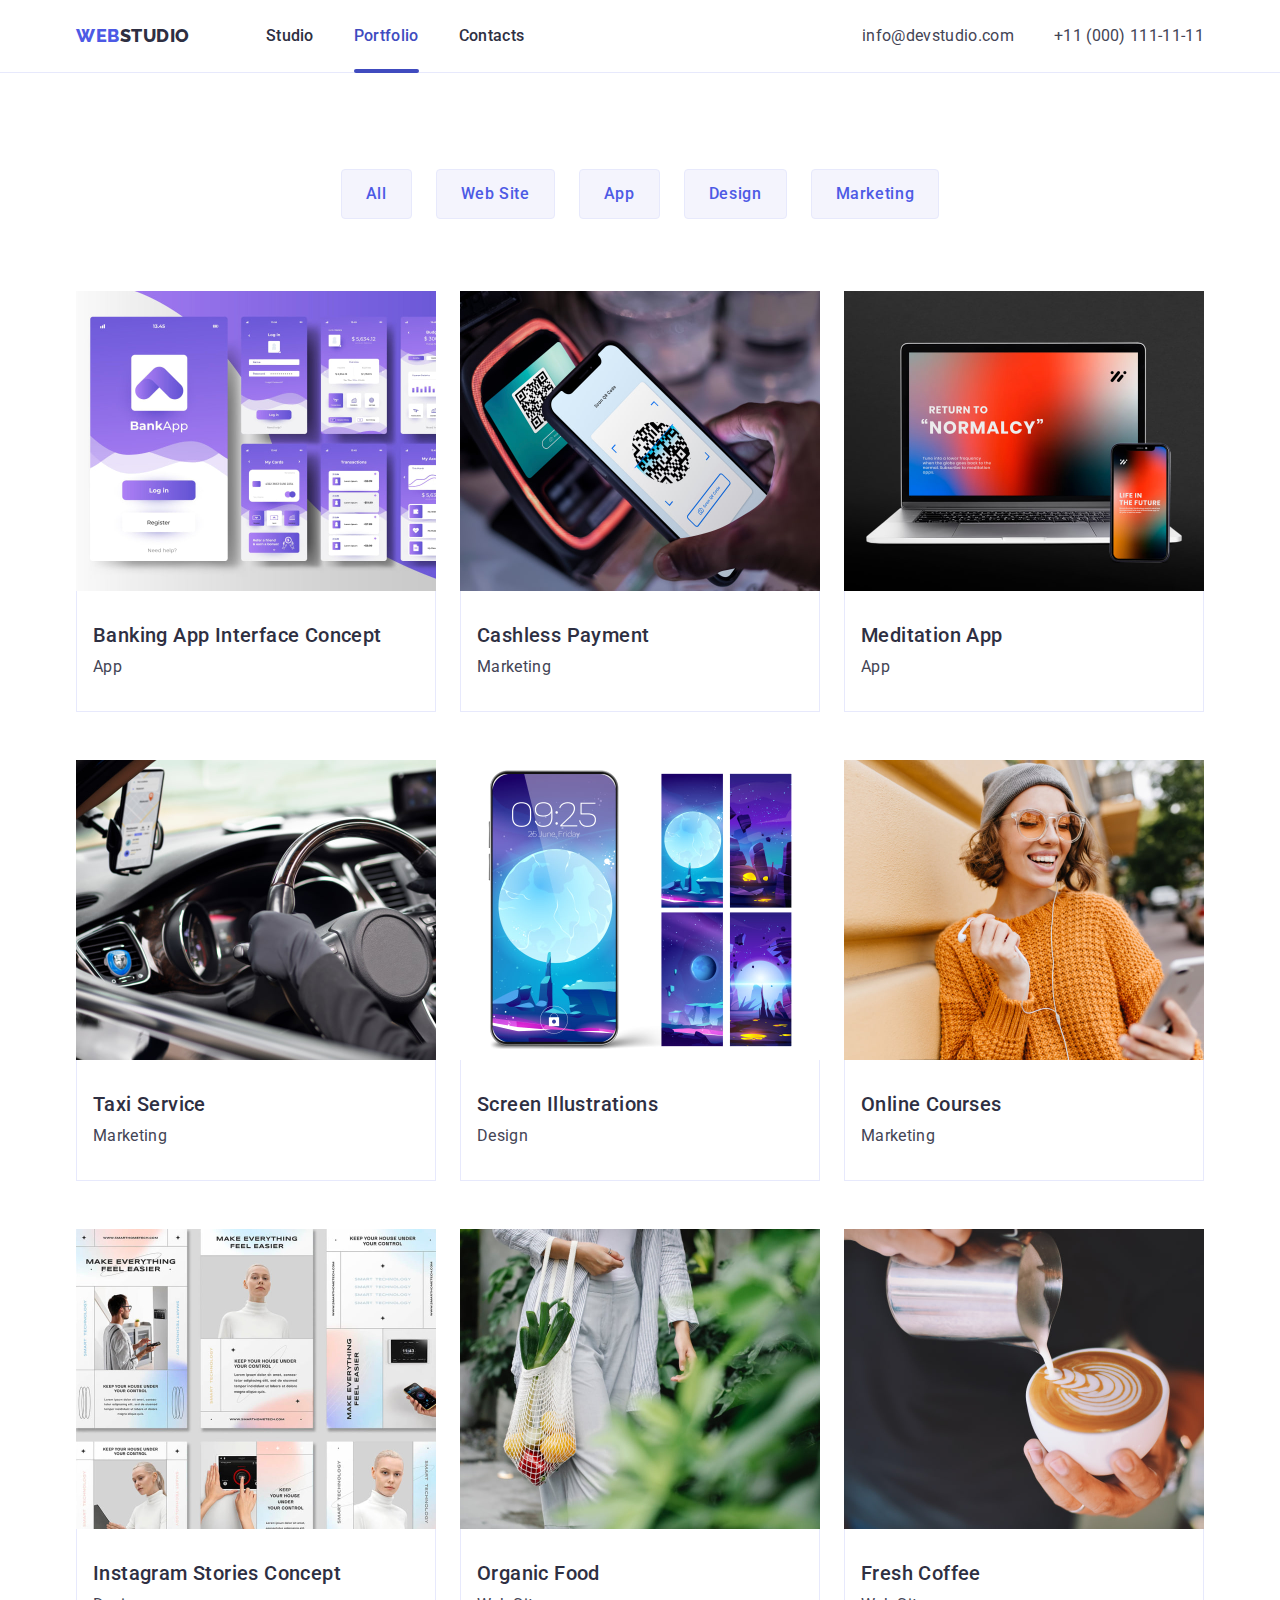
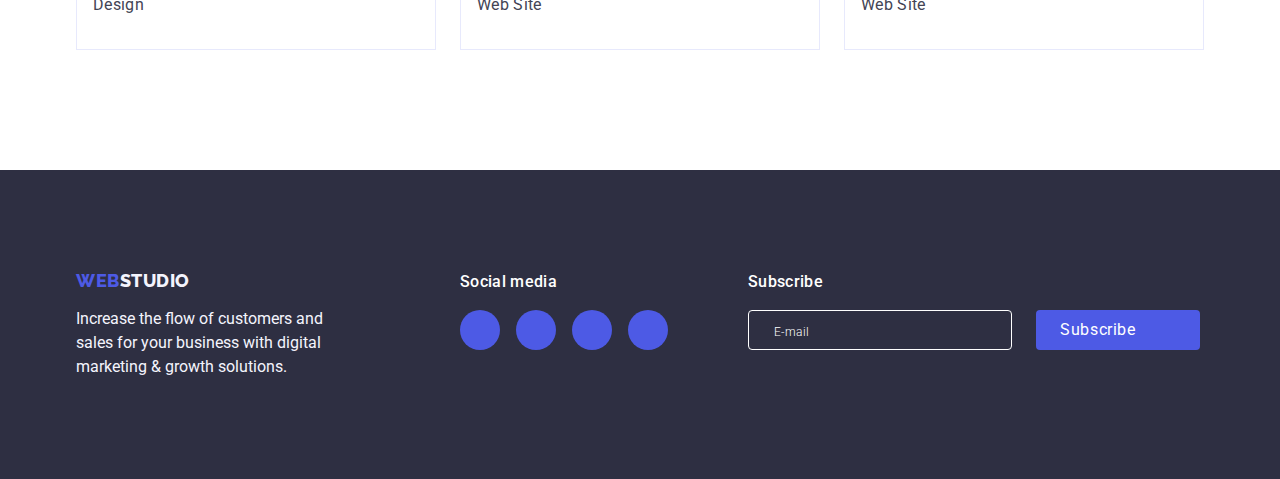
==== commit 6f2e4417: "Update portfolio.html" ====
--- a/portfolio.html
+++ b/portfolio.html
@@ -208,7 +208,7 @@
         </main>
         <!--Footer-->
         <footer class="footer">
-            <div class="container-footer-wrapper">
+            <div class="container container-footer-wrapper">
                 <div class="logo-and-paragraph">
                     <a href="./index.html" class="logo-link link">Web<span class="logo-text">Studio</span></a>
                     <p class="logo-information">Increase the flow of customers and sales for your business with digital
--- a/css/style.css
+++ b/css/style.css
@@ -607,6 +607,9 @@
             list-style: none;
         }
 
+        .social-media-container{
+            margin-right: 80px;
+        }
         .social-item {
             list-style: none;
             width: 40px;
@@ -718,12 +721,12 @@
             left: 50%;
             transform: translate(-50%, -50%) scale(1);
             width: 408px;
-            min-height: 576px;
+            height: 584px;
             background: #fcfcfc;
             box-shadow: 0px 1px 1px rgba(0, 0, 0, 0.14), 0px 1px 3px rgba(0, 0, 0, 0.12), 0px 2px 1px rgba(0, 0, 0, 0.2);
             border-radius: 4px;
             transition: transform 250ms cubic-bezier(0.4, 0, 0.2, 1);
-            padding: 20px;
+            padding: 72px 24px 24px;
         }
 
         .modal-close-button{
@@ -758,15 +761,15 @@
             text-align: center;
             letter-spacing: 0.02em;
             color: var(--main-vg-color);
-            font-family: 'Roboto';
-            font-style: normal;
             font-weight: 500;
             font-size: 16px;
-            line-height: 24px;
-            width: 360px;
-            margin-top: 50px;
-        }
-
+            line-height: 24;
+            margin-bottom: 16px;
+        }
+
+        .name-lode{
+            margin-bottom: 8px;
+        }
         .modal-name{
             font-family: 'Roboto';
             font-style: normal;
@@ -775,17 +778,22 @@
             line-height: 14px;
             letter-spacing: 0.04em;          
             color: #8E8F99;
-            width: 34px;
+            margin-bottom: 4px;
+        }
+
+        .modal-name-label{
+            position: relative;
+            display: block;
         }
 
         .modal-input-name{
             border: 1px solid #4D5AE5;
             border-radius: 4px;
             box-sizing: border-box;
-            position: absolute;
-            width: 360px;
+            width: 100%;
             height: 40px;
-
+            padding-left: 38px;
+            outline: transparent;
         }
 
         .modal-phone{
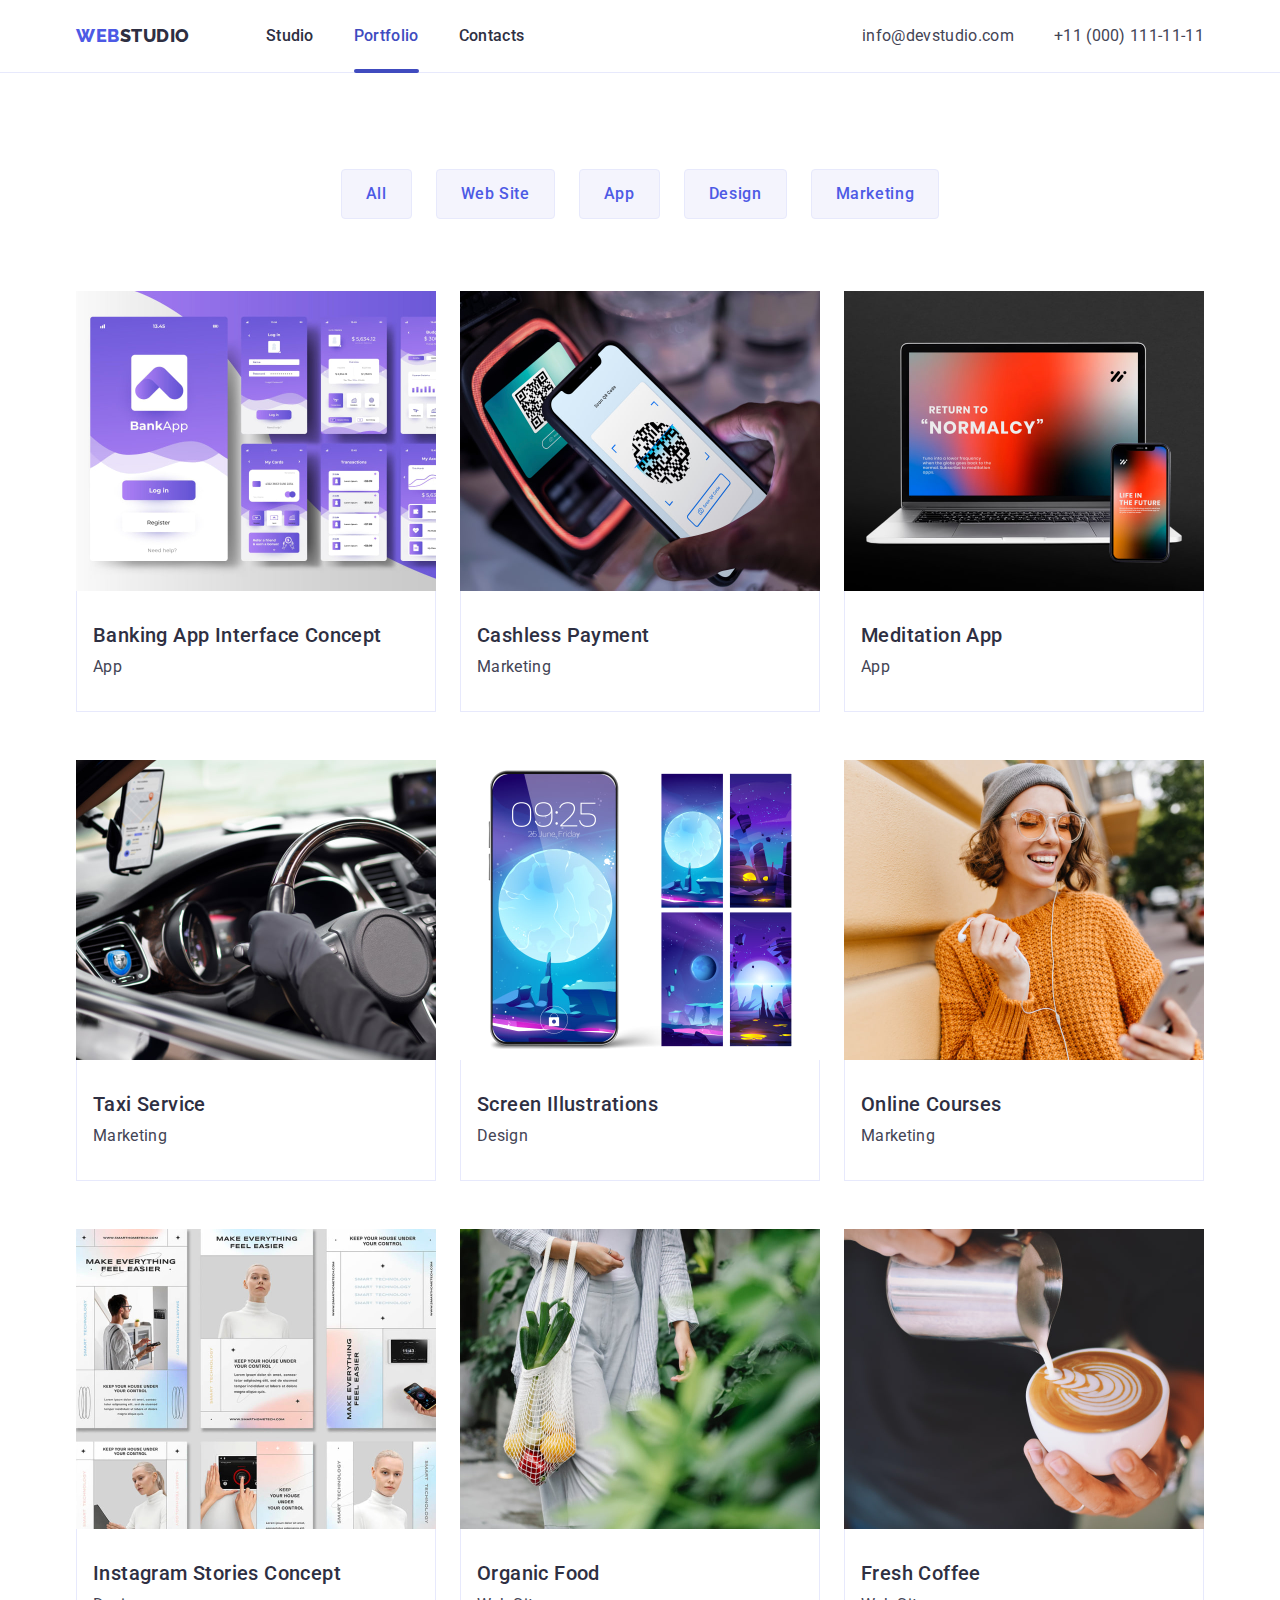
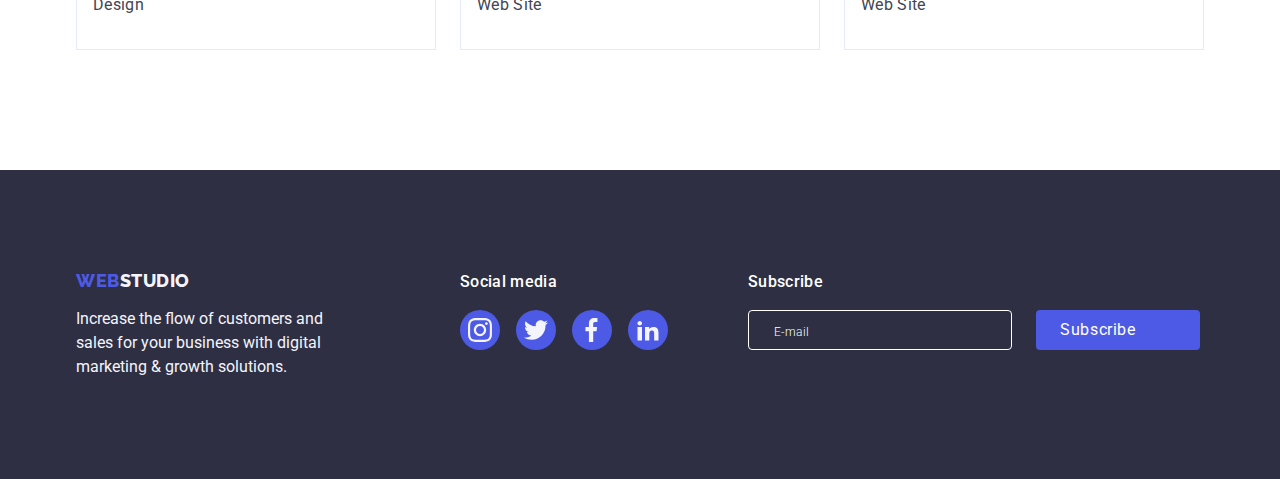
==== commit 7daadc8b: "Update portfolio.html" ====
--- a/portfolio.html
+++ b/portfolio.html
@@ -218,16 +218,16 @@
                     <p class="footer-text">Social media</p>
                     <ul class="social-list">
                         <li class="social-item"><a href="#" class="social-link"><svg width="24" height="24" class="icon">
-                                    <use href="./images/icons.svg#icon-id"></use>
-                                </svg></a></li>
-                        <li class="social-item"><a href="#" class="social-link"><svg width="24" height="24" class="icon">
-                                    <use href="./images/icons.svg#icon-id"></use>
-                                </svg></a></li>
-                        <li class="social-item"><a href="#" class="social-link"><svg width="24" height="24" class="icon">
-                                    <use href="./images/icons.svg#icon-id"></use>
-                                </svg></a></li>
-                        <li class="social-item"><a href="#" class="social-link"><svg width="24" height="24" class="icon">
-                                    <use href="./images/icons.svg#icon-id"></use>
+                                    <use href="./images/icons.svg#instagram"></use>
+                                </svg></a></li>
+                        <li class="social-item"><a href="#" class="social-link"><svg width="24" height="24" class="icon">
+                                    <use href="./images/icons.svg#Vector-5"></use>
+                                </svg></a></li>
+                        <li class="social-item"><a href="#" class="social-link"><svg width="24" height="24" class="icon">
+                                    <use href="./images/icons.svg#Vector-6"></use>
+                                </svg></a></li>
+                        <li class="social-item"><a href="#" class="social-link"><svg width="24" height="24" class="icon">
+                                    <use href="./images/icons.svg#linkedin2"></use>
                                 </svg></a></li>
                     </ul>
                 </div>
--- a/css/style.css
+++ b/css/style.css
@@ -763,7 +763,7 @@
             color: var(--main-vg-color);
             font-weight: 500;
             font-size: 16px;
-            line-height: 24;
+            line-height: 1.5;
             margin-bottom: 16px;
         }
 
@@ -779,15 +779,20 @@
             letter-spacing: 0.04em;          
             color: #8E8F99;
             margin-bottom: 4px;
-        }
-
-        .modal-name-label{
+            display: block;
+        }
+
+        .modal-label{
             position: relative;
             display: block;
         }
 
-        .modal-input-name{
+        .modal-input:focus{
             border: 1px solid #4D5AE5;
+        }
+
+        .modal-input{
+            border: 1px solid rgba(46, 47, 66, 0.4);
             border-radius: 4px;
             box-sizing: border-box;
             width: 100%;
@@ -796,69 +801,16 @@
             outline: transparent;
         }
 
-        .modal-phone{
-            font-family: 'Roboto';
-                font-style: normal;
-                font-weight: 400;
-                font-size: 12px;
-                line-height: 14px;
-                letter-spacing: 0.04em;
-                color: #8E8F99;
-                width: 34px;
-                margin-top: 50px;
-        }
-
-        .modal-input-phone{
-            border: 1px solid rgba(46, 47, 66, 0.4);
-            border-radius: 4px;
-            box-sizing: border-box;
-            position: absolute;
-            width: 360px;
-            height: 40px;
-        }
-
-        .modal-email{
-            font-family: 'Roboto';
-            font-style: normal;
-            font-weight: 400;
-            font-size: 12px;
-            line-height: 14px;
-            letter-spacing: 0.04em;
-            color: #8E8F99;
-            width: 34px;
-            margin-top: 50px;
-        }
-
-        .modal-input-email{
-            border: 1px solid rgba(46, 47, 66, 0.4);
-            border-radius: 4px;
-            box-sizing: border-box;
-            position: absolute;
-            width: 360px;
-            height: 40px;
-        }
-
-        .modal-comment{
-            font-family: 'Roboto';
-            font-style: normal;
-            font-weight: 400;
-            font-size: 12px;
-            line-height: 14px;
-            letter-spacing: 0.04em;
-            color: #8E8F99;
-            width: 34px;
-            margin-top: 50px;
-        }
-
         .modal-input-comment{        
             border-radius: 4px;
             box-sizing: border-box;
-            position: absolute;
-            width: 360px;
+            width: 100%;
             height: 120px;
             border: 1px solid rgba(46, 47, 66, 0.4);
             border-radius: 4px;
         }
+
+        
 
         .text-button{
             font-family: 'Roboto';
@@ -868,9 +820,12 @@
                 line-height: 14px;
                 letter-spacing: 0.04em;
                 color: #8E8F99;
-                margin-top: 140px;
                 size: 12px;
                 text-align: center;
+        }
+
+        .privacy-policy{
+            color:#4D5AE5;
         }
 
         .send-button{
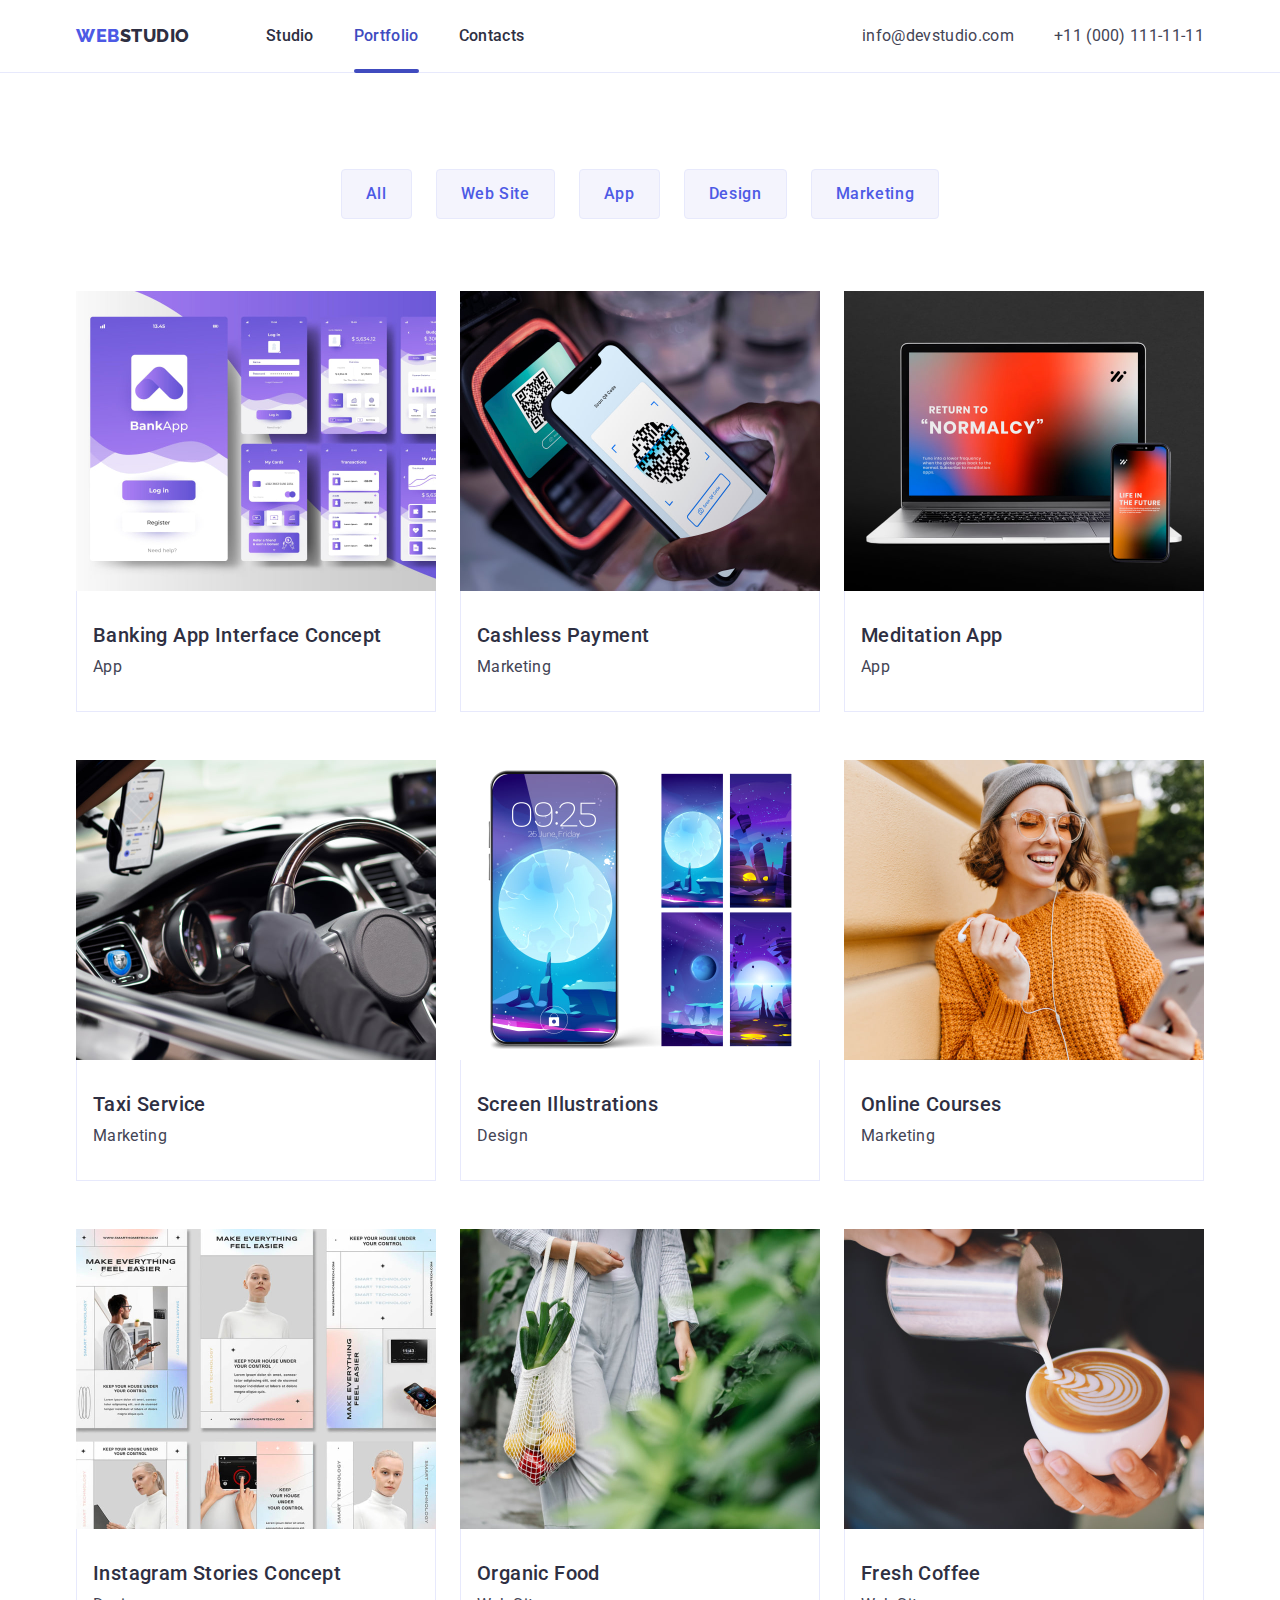
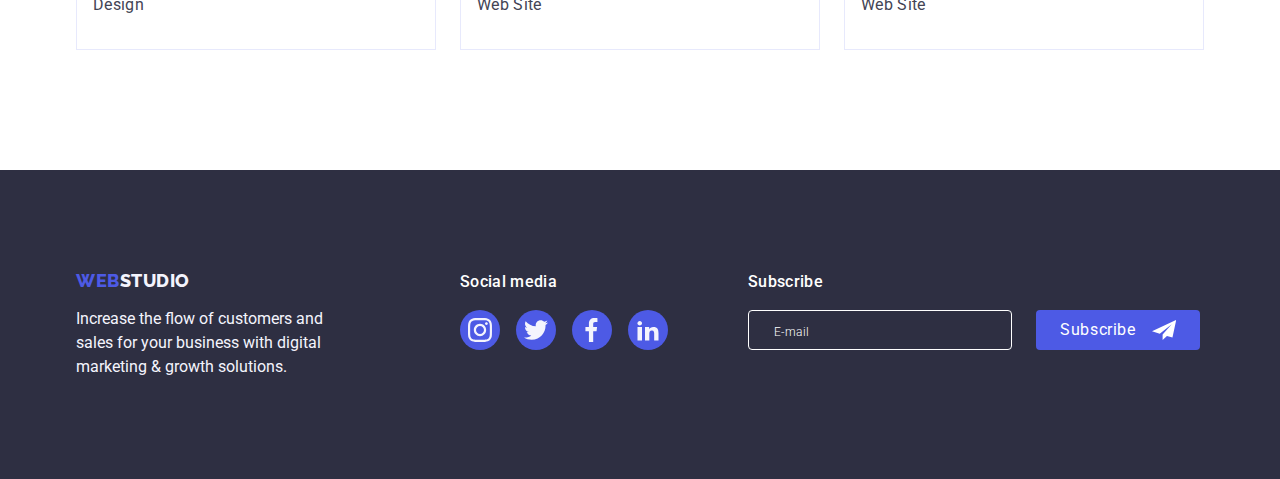
==== commit a3562aa1: "1" ====
--- a/portfolio.html
+++ b/portfolio.html
@@ -238,7 +238,7 @@
                             <input class="subscribe-form-input" name="email" type="email" placeholder="E-mail">
                         </label>
                         <button class="subscribe-form-btn" type="submit">Subscribe<svg class="form-icon" width="24" height="24">
-                                <use href="./images/icons.svg#icon-id"></use>
+                                <use href="./images/icon.svg#icon-send"></use>
                             </svg></button>
                     </form>
                 </div>
